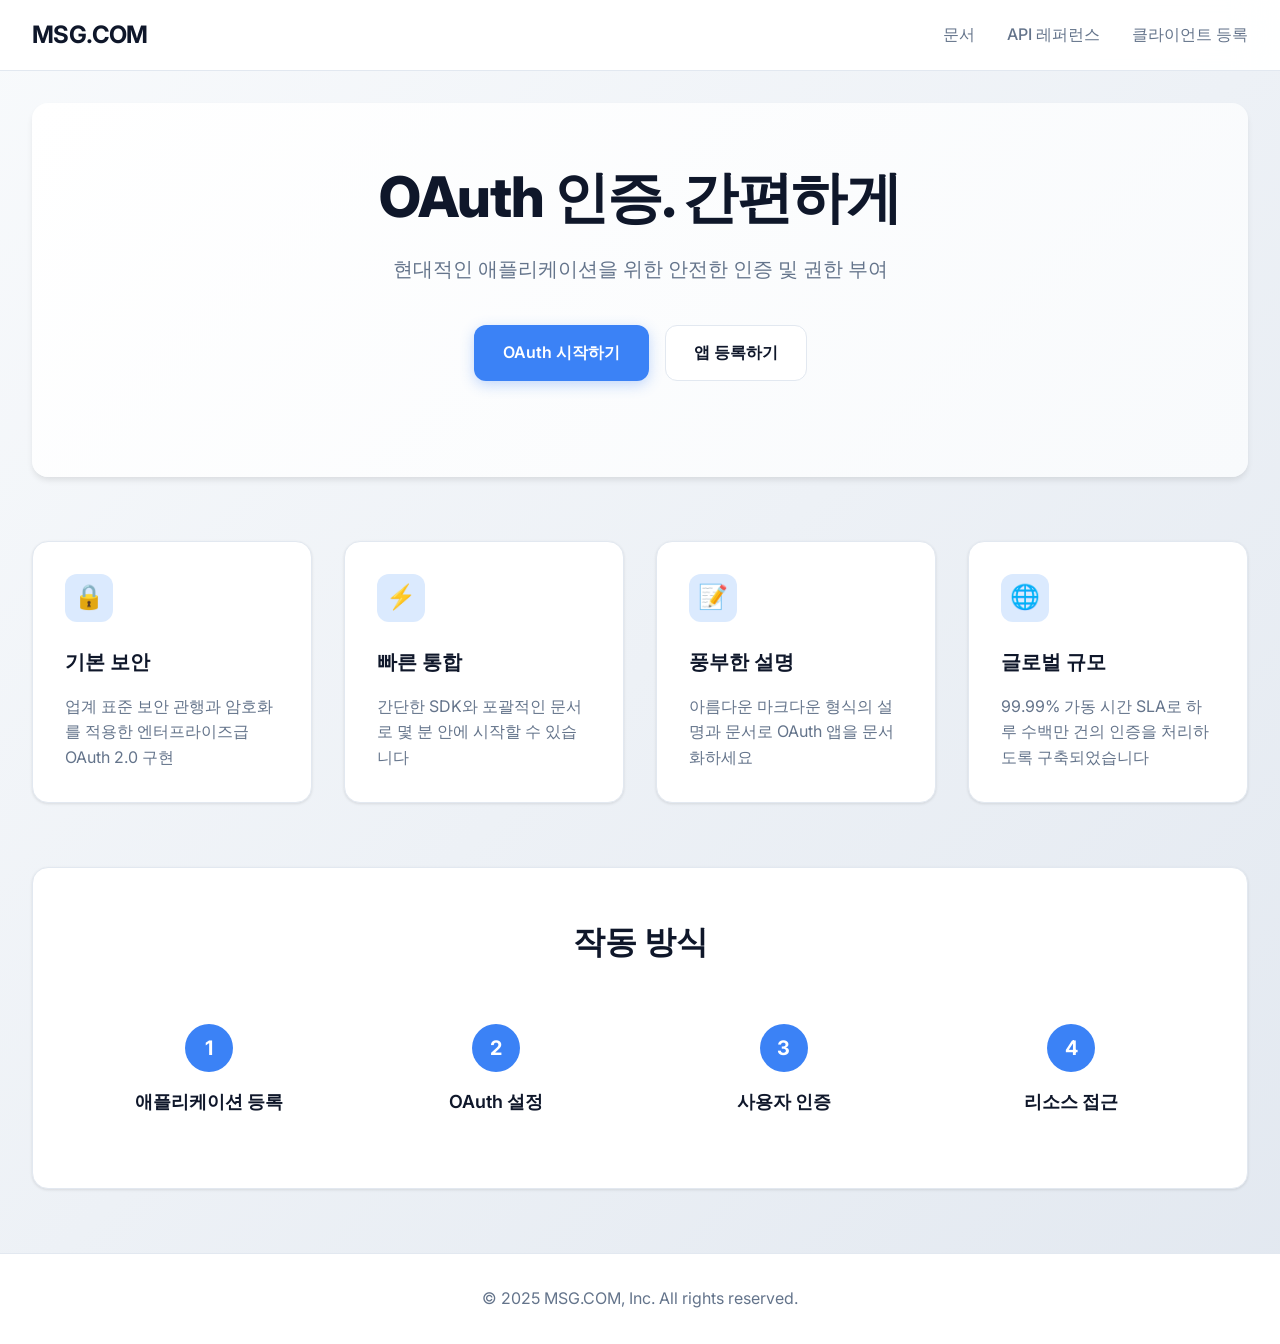
==== client/templates/index.html @ e71357e8 "Add OAuth CTF Advanced version 28.0 This commit includes the complete OAuth CTF challenge implementa" ====
<!DOCTYPE html>
<html>
<head>
    <title>MSG.COM 개발자 플랫폼 - OAuth 통합</title>
    <meta charset="utf-8" />
    <meta name="viewport" content="width=device-width, initial-scale=1.0" />
    <link rel="preconnect" href="https://fonts.googleapis.com" />
    <link rel="preconnect" href="https://fonts.gstatic.com" crossorigin />
    <link href="https://fonts.googleapis.com/css2?family=Inter:wght@400;500;600;700&family=Fira+Code:wght@400;500&display=swap" rel="stylesheet" />
    <style>
        :root {
            --bg-primary: #ffffff;
            --bg-secondary: #f8fafc;
            --border-color: #e2e8f0;
            --text-primary: #0f172a;
            --text-secondary: #64748b;
            --accent-primary: #3b82f6;
            --accent-hover: #2563eb;
            --accent-light: #dbeafe;
            --success: #10b981;
            --warning: #f59e0b;
            --error: #ef4444;
        }

        * {
            margin: 0;
            padding: 0;
            box-sizing: border-box;
        }

        body {
            font-family: 'Inter', -apple-system, BlinkMacSystemFont, 'Segoe UI', Roboto, sans-serif;
            background: linear-gradient(135deg, #f8fafc 0%, #e2e8f0 100%);
            color: var(--text-secondary);
            line-height: 1.6;
            min-height: 100vh;
        }

        .navbar {
            background: rgba(255, 255, 255, 0.95);
            backdrop-filter: blur(20px);
            border-bottom: 1px solid var(--border-color);
            position: sticky;
            top: 0;
            z-index: 100;
            padding: 1rem 0;
        }

        .navbar-content {
            max-width: 1280px;
            margin: 0 auto;
            padding: 0 2rem;
            display: flex;
            justify-content: space-between;
            align-items: center;
        }

        .logo {
            font-size: 1.5rem;
            font-weight: 700;
            color: var(--text-primary);
            text-decoration: none;
            letter-spacing: -0.025em;
        }

        .nav-links {
            display: flex;
            gap: 2rem;
            align-items: center;
        }

        .nav-links a {
            color: var(--text-secondary);
            text-decoration: none;
            font-weight: 500;
            transition: color 0.2s ease;
        }

        .nav-links a:hover {
            color: var(--accent-primary);
        }

        .container {
            max-width: 1280px;
            margin: 0 auto;
            padding: 0 2rem;
        }

        .hero {
            text-align: center;
            padding: 4rem 0 6rem;
            background: linear-gradient(135deg, #ffffff 0%, #f8fafc 100%);
            border-radius: 1rem;
            margin: 2rem 0;
            box-shadow: 0 4px 6px -1px rgba(0, 0, 0, 0.1);
        }

        .hero h1 {
            font-size: 3.5rem;
            font-weight: 800;
            color: var(--text-primary);
            margin-bottom: 1.5rem;
            letter-spacing: -0.025em;
            line-height: 1.1;
        }

        .hero p {
            font-size: 1.25rem;
            color: var(--text-secondary);
            margin-bottom: 2.5rem;
            max-width: 600px;
            margin-left: auto;
            margin-right: auto;
        }

        .hero-buttons {
            display: flex;
            gap: 1rem;
            justify-content: center;
            flex-wrap: wrap;
        }

        .btn {
            display: inline-flex;
            align-items: center;
            padding: 0.875rem 1.75rem;
            border-radius: 0.75rem;
            text-decoration: none;
            font-weight: 600;
            font-size: 1rem;
            transition: all 0.2s ease;
            border: 1px solid transparent;
            cursor: pointer;
        }

        .btn-primary {
            background: var(--accent-primary);
            color: white;
            box-shadow: 0 4px 14px 0 rgba(59, 130, 246, 0.3);
        }

        .btn-primary:hover {
            background: var(--accent-hover);
            transform: translateY(-1px);
            box-shadow: 0 6px 20px 0 rgba(59, 130, 246, 0.4);
        }

        .btn-secondary {
            background: white;
            color: var(--text-primary);
            border-color: var(--border-color);
        }

        .btn-secondary:hover {
            background: var(--bg-secondary);
            border-color: var(--accent-primary);
            color: var(--accent-primary);
        }

        .features {
            display: grid;
            grid-template-columns: repeat(auto-fit, minmax(280px, 1fr));
            gap: 2rem;
            margin: 4rem 0;
        }

        .feature-card {
            background: white;
            padding: 2rem;
            border-radius: 1rem;
            border: 1px solid var(--border-color);
            transition: all 0.2s ease;
            box-shadow: 0 1px 3px rgba(0, 0, 0, 0.1);
        }

        .feature-card:hover {
            transform: translateY(-2px);
            box-shadow: 0 8px 25px rgba(0, 0, 0, 0.1);
        }

        .feature-icon {
            width: 3rem;
            height: 3rem;
            background: var(--accent-light);
            border-radius: 0.75rem;
            display: flex;
            align-items: center;
            justify-content: center;
            margin-bottom: 1.5rem;
            font-size: 1.5rem;
        }

        .feature-card h3 {
            font-size: 1.25rem;
            font-weight: 600;
            color: var(--text-primary);
            margin-bottom: 1rem;
        }

        .feature-card p {
            color: var(--text-secondary);
            line-height: 1.6;
        }

        .info-section {
            background: white;
            padding: 3rem;
            border-radius: 1rem;
            margin: 3rem 0;
            border: 1px solid var(--border-color);
            box-shadow: 0 1px 3px rgba(0, 0, 0, 0.1);
        }

        .info-section h2 {
            font-size: 2rem;
            font-weight: 700;
            color: var(--text-primary);
            margin-bottom: 2rem;
            text-align: center;
        }

        .integration-steps {
            display: grid;
            grid-template-columns: repeat(auto-fit, minmax(200px, 1fr));
            gap: 2rem;
            margin-top: 2rem;
        }

        .step {
            text-align: center;
            padding: 1.5rem;
        }

        .step-number {
            width: 3rem;
            height: 3rem;
            background: var(--accent-primary);
            color: white;
            border-radius: 50%;
            display: flex;
            align-items: center;
            justify-content: center;
            font-weight: 700;
            font-size: 1.25rem;
            margin: 0 auto 1rem;
        }

        .step h4 {
            font-size: 1.125rem;
            font-weight: 600;
            color: var(--text-primary);
        }

        .footer {
            background: white;
            border-top: 1px solid var(--border-color);
            padding: 2rem 0;
            margin-top: 4rem;
            text-align: center;
        }

        @media (max-width: 768px) {
            .hero h1 {
                font-size: 2.5rem;
            }

            .hero-buttons {
                flex-direction: column;
                align-items: center;
            }

            .nav-links {
                gap: 1rem;
            }
        }
    </style>
</head>
<body>
    <div class="navbar">
        <div class="navbar-content">
            <a href="/" class="logo">MSG.COM</a>
            <div class="nav-links">
                <a href="/oauth/">문서</a>
                <a href="/oauth/">API 레퍼런스</a>
                <a href="/client/register">클라이언트 등록</a>
            </div>
        </div>
    </div>

    <div class="container">
        <div class="hero">
            <h1>OAuth 인증. 간편하게</h1>
            <p>현대적인 애플리케이션을 위한 안전한 인증 및 권한 부여</p>
            <div class="hero-buttons">
                <a href="/auth/start" class="btn btn-primary">OAuth 시작하기</a>
                <a href="/client/register" class="btn btn-secondary">앱 등록하기</a>
            </div>
        </div>

        <div class="features">
            <div class="feature-card">
                <div class="feature-icon">🔒</div>
                <h3>기본 보안</h3>
                <p>업계 표준 보안 관행과 암호화를 적용한 엔터프라이즈급 OAuth 2.0 구현</p>
            </div>

            <div class="feature-card">
                <div class="feature-icon">⚡</div>
                <h3>빠른 통합</h3>
                <p>간단한 SDK와 포괄적인 문서로 몇 분 안에 시작할 수 있습니다</p>
            </div>

            <div class="feature-card">
                <div class="feature-icon">📝</div>
                <h3>풍부한 설명</h3>
                <p>아름다운 마크다운 형식의 설명과 문서로 OAuth 앱을 문서화하세요</p>
            </div>

            <div class="feature-card">
                <div class="feature-icon">🌐</div>
                <h3>글로벌 규모</h3>
                <p>99.99% 가동 시간 SLA로 하루 수백만 건의 인증을 처리하도록 구축되었습니다</p>
            </div>
        </div>

        <div class="info-section">
            <h2>작동 방식</h2>
            <div class="integration-steps">
                <div class="step">
                    <div class="step-number">1</div>
                    <h4>애플리케이션 등록</h4>
                </div>
                <div class="step">
                    <div class="step-number">2</div>
                    <h4>OAuth 설정</h4>
                </div>
                <div class="step">
                    <div class="step-number">3</div>
                    <h4>사용자 인증</h4>
                </div>
                <div class="step">
                    <div class="step-number">4</div>
                    <h4>리소스 접근</h4>
                </div>
            </div>
        </div>
    </div>

    <div class="footer">
        <p>&copy; 2025 MSG.COM, Inc. All rights reserved.</p>
    </div>
</body>
</html>
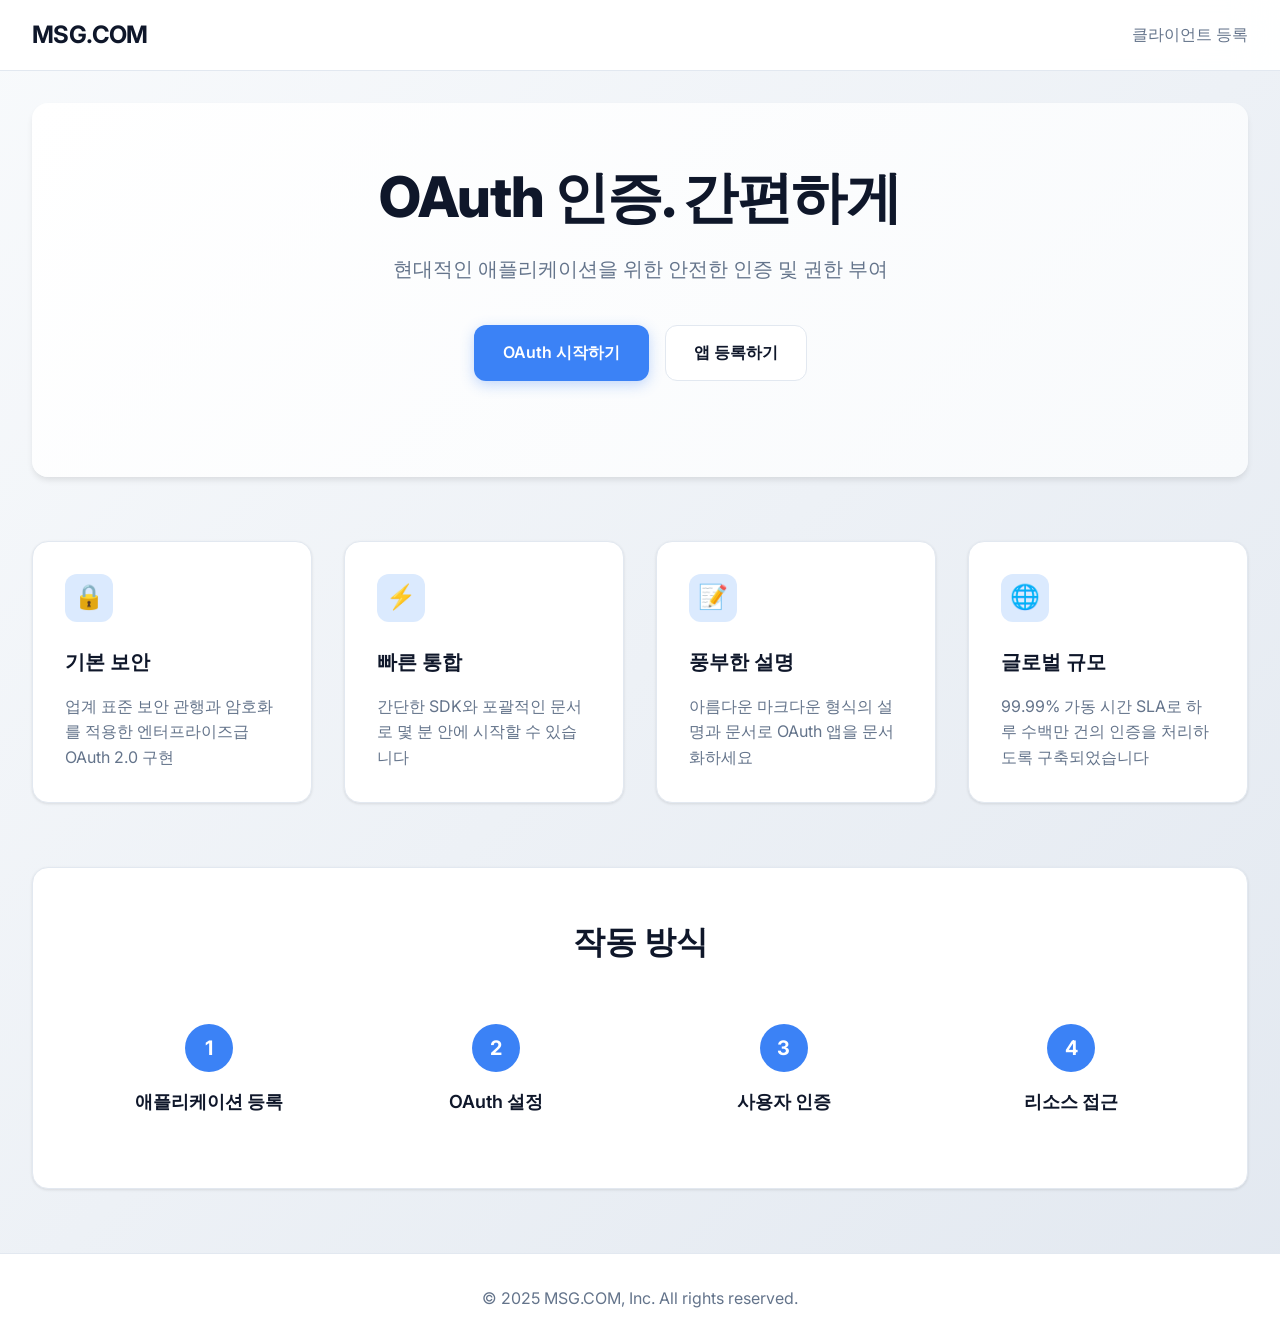
==== commit a4ac97ed: "SSRF,SCOPE 2번 우회,토큰 조작" ====
--- a/client/templates/index.html
+++ b/client/templates/index.html
@@ -280,9 +280,7 @@
         <div class="navbar-content">
             <a href="/" class="logo">MSG.COM</a>
             <div class="nav-links">
-                <a href="/oauth/">문서</a>
-                <a href="/oauth/">API 레퍼런스</a>
-                <a href="/client/register">클라이언트 등록</a>
+                <a href="/oauth/register">클라이언트 등록</a>
             </div>
         </div>
     </div>
@@ -293,7 +291,7 @@
             <p>현대적인 애플리케이션을 위한 안전한 인증 및 권한 부여</p>
             <div class="hero-buttons">
                 <a href="/auth/start" class="btn btn-primary">OAuth 시작하기</a>
-                <a href="/client/register" class="btn btn-secondary">앱 등록하기</a>
+                <a href="/oauth/register" class="btn btn-secondary">앱 등록하기</a>
             </div>
         </div>
 
